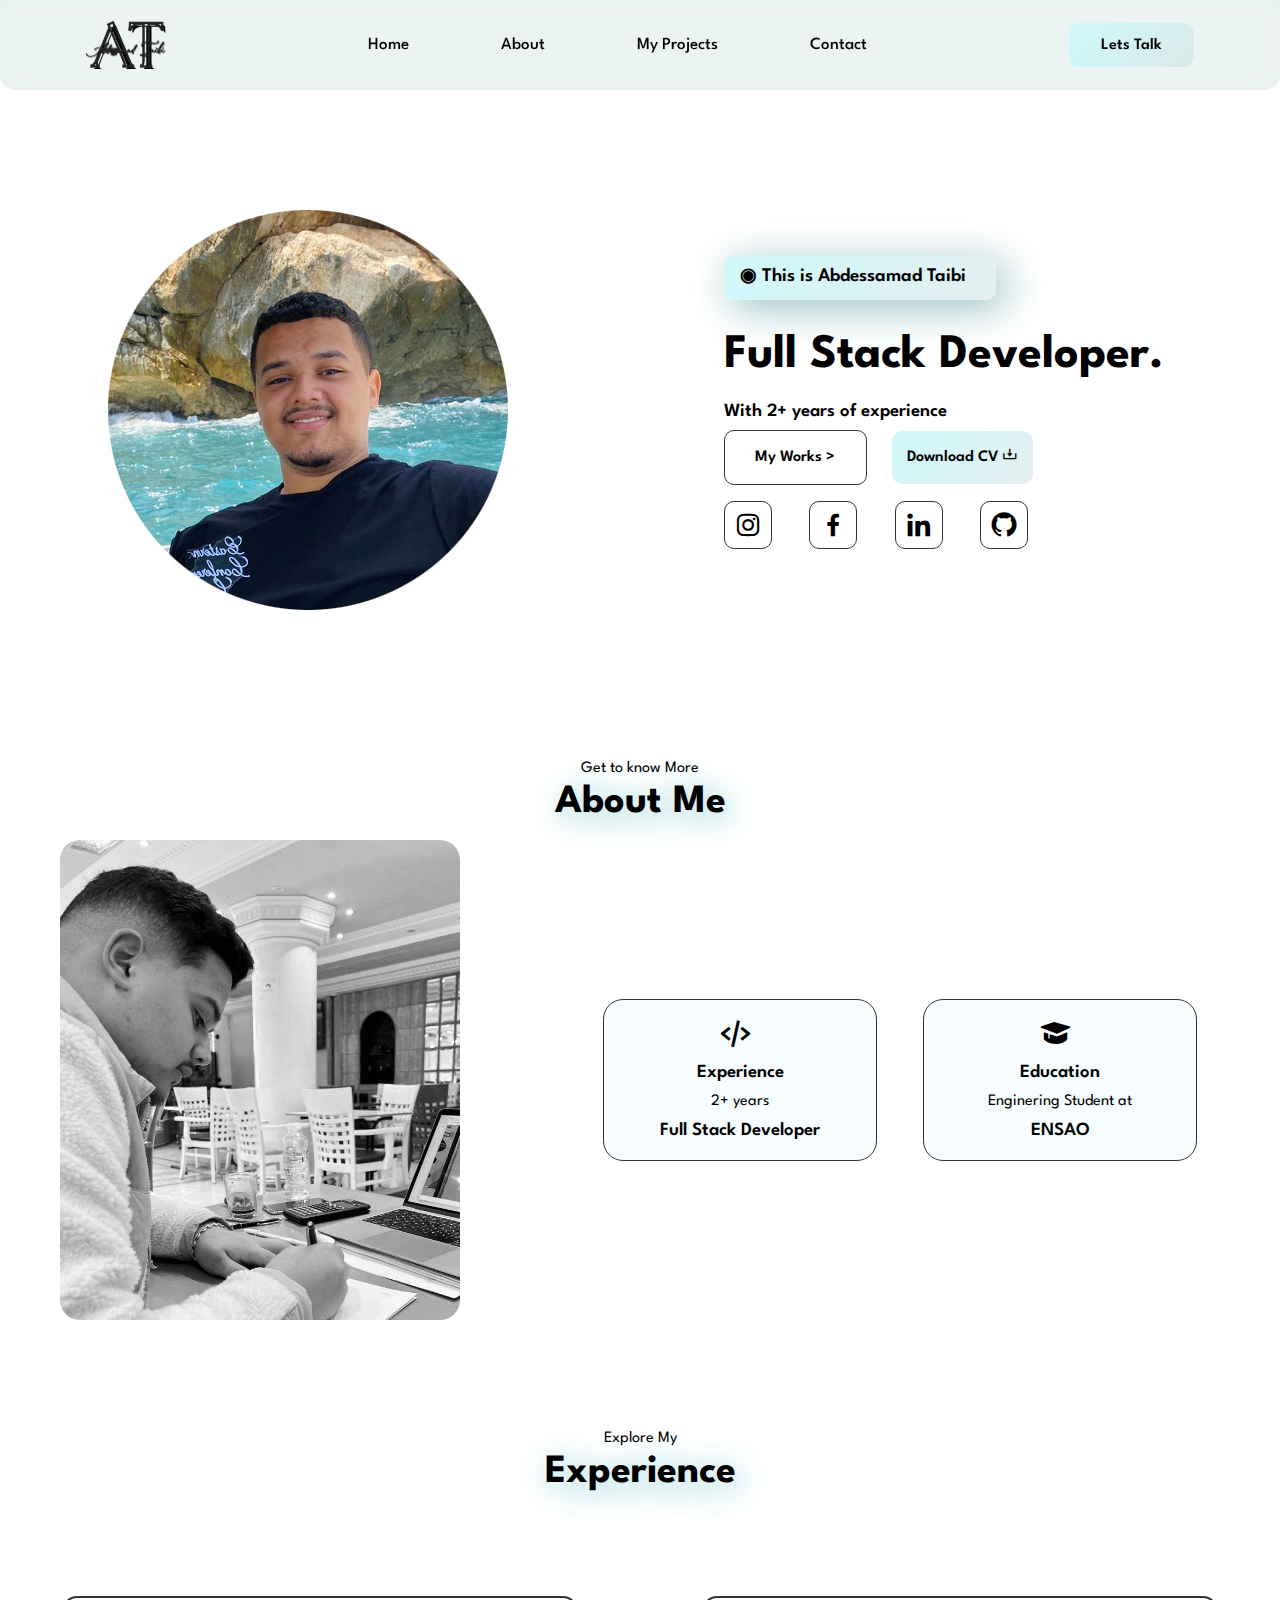
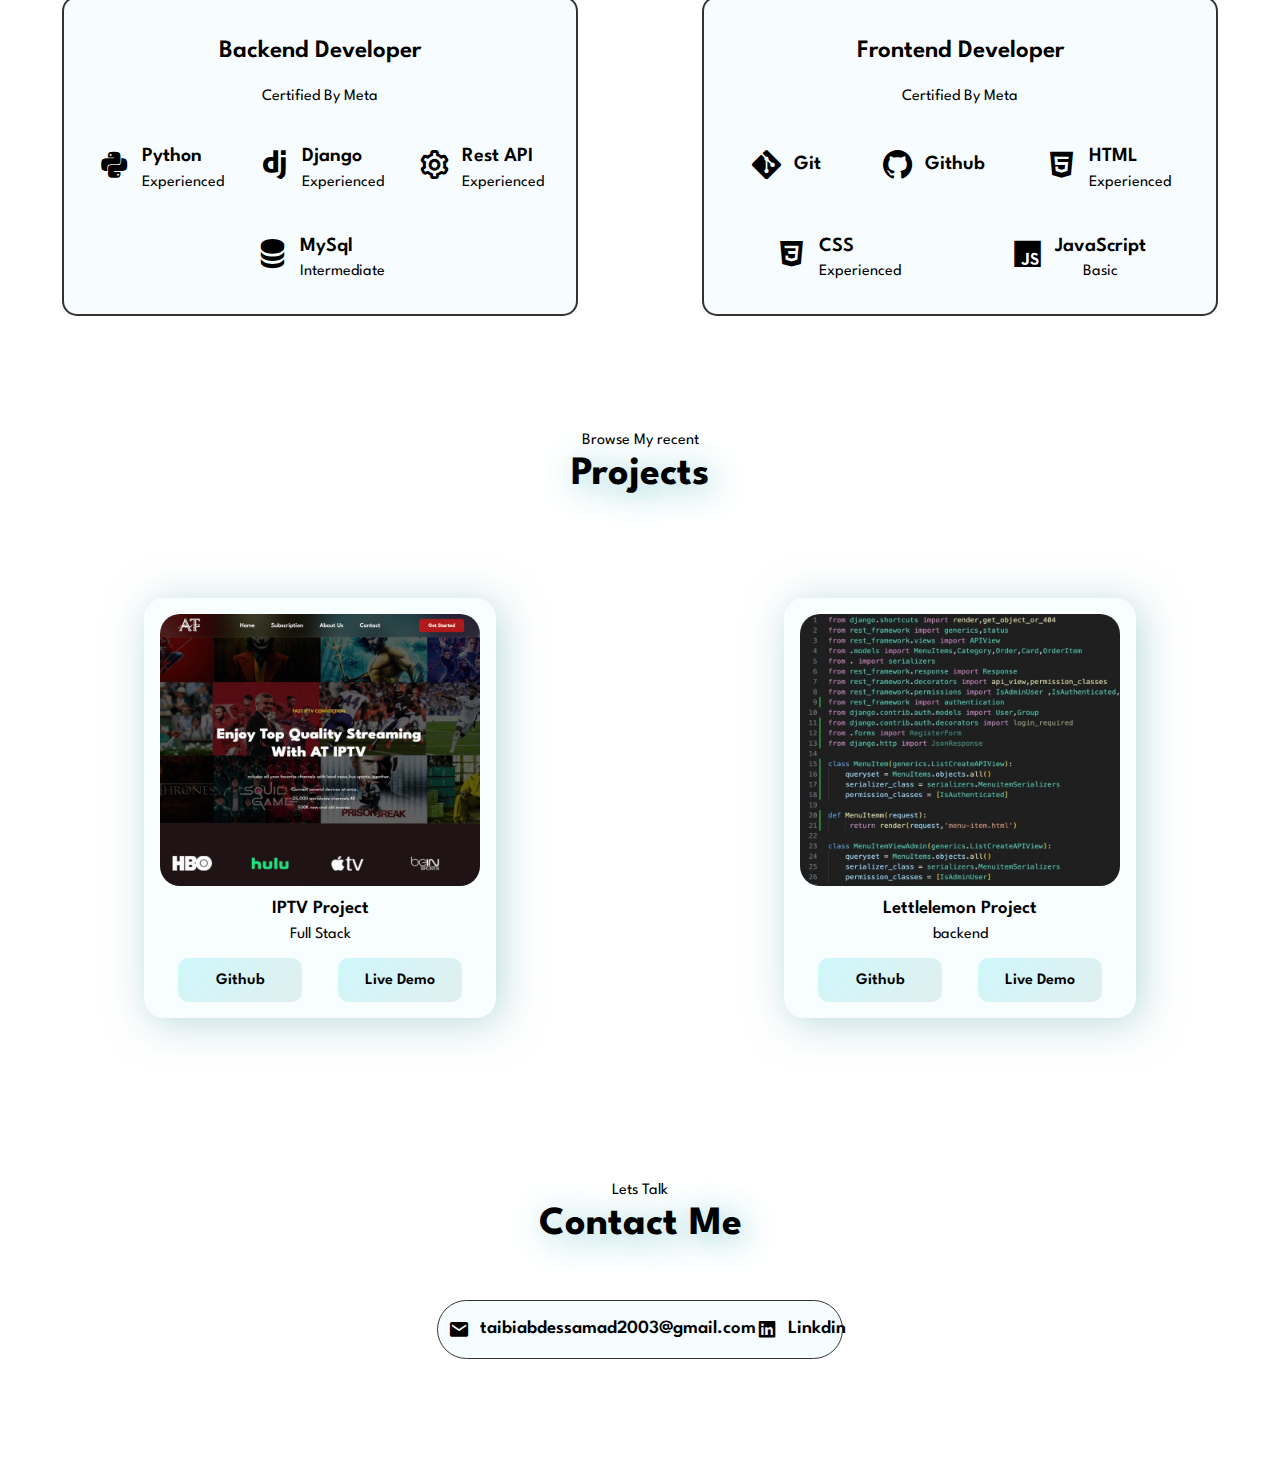
==== index.html @ 6c3c19d5 "Update index.html" ====
<!DOCTYPE html>
<html lang="en">
<head>
    <meta charset="UTF-8">
    <meta name="viewport" content="width=device-width, initial-scale=1.0">
    <link rel="icon" href="images/1.jpeg" type="image/x-icon">
    <link rel="stylesheet" href="style.css">
    <link href="https://fonts.googleapis.com/css2?family=League+Spartan:wght@100..900&family=Montserrat:ital,wght@0,100..900;1,100..900&display=swap" rel="stylesheet">
    <link rel="stylesheet" href="https://unpkg.com/boxicons@latest/css/boxicons.min.css">
    <title>Abdessamad Taibi</title>

</head>
<style>/* Mobile Menu Styles */
    .menu-toggle {
        display: none;
        background: transparent;
        border: none;
        cursor: pointer;
        padding: 10px;
        z-index: 100003;
    }
    
    .hamburger {
        display: block;
        width: 25px;
        height: 2px;
        background: black;
        position: relative;
        transition: all 0.3s ease;
    }
    
    .hamburger::before,
    .hamburger::after {
        content: '';
        position: absolute;
        width: 100%;
        height: 100%;
        background: black;
        transition: all 0.3s ease;
    }
    
    .hamburger::before { transform: translateY(-6px); }
    .hamburger::after { transform: translateY(6px); }
    
    /* Active states */
    .menu-toggle.active .hamburger {
        background: transparent;
    }
    
    .menu-toggle.active .hamburger::before {
        transform: rotate(45deg);
    }
    
    .menu-toggle.active .hamburger::after {
        transform: rotate(-45deg);
    }
    
    .header-list {
        display: flex;
        gap: 2rem;
        align-items: center;
    }
    
    @media (max-width: 768px) {
        .menu-toggle {
            display: block;
        }
    
        .header-list {
            position: fixed;
            top: 80px; /* Adjust based on header height */
            left: 0;
            right: 0;
            flex-direction: column;
            background:url('/static/images/footer-shape.png');
            background-color: #d8f6f9c9;
            padding: 2rem;
            margin: 0 5%;
            border-radius: 20px;
            transform: translateY(-150%);
            opacity: 1;
            transition: all 0.3s ease;
            z-index: 100001;
        }
    
        .header-list.active {
            transform: translateY(0);
            opacity: 1;
        }
    
        .header-btn {
            display: none; /* Hide get started button on mobile */
        }
    }
    </style>
<body>
    <header>
        <div class="header-content">
            <img class="header-logo" src="images/logo1.png" alt="Abdessamad">
            <div class="header-list">
                <a href="#">Home</a>
                <a href="#about">About</a>
                <a href="#my-project">My Projects</a>
                <a href="#contact">Contact</a>
            </div>
            <div class="header-button btn-1">
                <a href="#contact" style="width: 4rem; height: 2rem;">Lets Talk</a>
            </div>
        </div>
    </header>
    <section class="content" style="margin-top: 5rem;">
        <img src="images/me2.jpg" alt="" style="width: clamp(20rem, 40vw, 25rem);">
        <div class="content-me">
            <div class="my-name">
                <span>◉ This is Abdessamad Taibi </span>
            </div>
            <div class="my-domain">
                <h1>Full Stack Developer.</h1>
                <h3>With 2+ years of experience</h3>
            </div>
            <div class="my-works">
                <a class="header-button btn-2" href="#my-project">My Works ></a>
                <a class=" header-button btn-1" style="width: 7rem;" href="#">Download CV <i style="font-size: 16px;" class='bx bx-download bx-flashing' ></i></a>
            </div>
            <div class="sociaux">
            <a href="https://www.instagram.com/taibi.abdessamad.1/"><i class='bx bxl-instagram'></i></a>
            <a href="https://web.facebook.com/Taibi.Abdessamad.1/"><i class='bx bxl-facebook'></i></a>
            <a href="https://www.linkedin.com/in/abdessamad-taibi-859196180"><i class='bx bxl-linkedin' ></i></a>
            <a href="https://github.com/Abdessamadtaibi/"><i class='bx bxl-github' ></i></a>
            </div>
        </div>
    </section>
    <section id="about">
        <div class="title-text">
            <h4>Get to know More</h4>
            <h1>About Me</h1>
        </div>
        <div class="content">
                <img class="me" src="images/me1.jpg" alt="me">
            <div class="about-me" style="width: clamp(30rem, 50vw, 60rem);">
                <div class="about-me-carts">
                        <div class="about-me-cart">
                            <i class='bx bx-code-alt'></i>
                            <h3>Experience</h3>
                            <h4>2+ years</h4>
                            <h3>Full Stack Developer</h3>
                        </div>
                        <div class="about-me-cart">
                            <i class='bx bxs-graduation'></i>
                            <h3>Education</h3>
                            <h4>Enginering Student at</h4>
                            <h3>ENSAO</h3>
                        </div>
                </div>
            </div>
        </div>
    </section>
    <section>
        <div class="title-text">
            <h4>Explore My </h4>
            <h1>Experience</h1>
        </div>
        <div class="about-me-carts" style="width: 100%; padding-top: 5rem;">
            <div class="experience-cart">
                <h3 class="h3">Backend Developer</h3>
                <p>Certified By Meta</p>
                <div class="items">
                    <a href="https://coursera.org/share/b277e13a976b4c3df5747a2077c8647e" target="_blank">
                        <div class="item">
                            <i class='bx bxl-python' ></i>
                            <div>
                                <h4>Python</h4>
                                <p>Experienced</p>
                            </div>
                        </div>
                    </a>
                    <a href="https://coursera.org/share/ea66202c4da6205703d181e073437b88" target="_blank">
                        <div class="item">
                            <i class='bx bxl-django' ></i>
                            <div>
                                <h4>Django</h4>
                                <p>Experienced</p>
                            </div>
                        </div>
                    </a>
                    <a href="https://coursera.org/share/2cf754779dbd356923cdecd4a5c102a4" target="_blank">
                        <div class="item">
                            <i class='bx bx-cog'></i>
                            <div>
                                <h4>Rest API</h4>
                                <p>Experienced</p>
                            </div>
                        </div>  
                    </a>
                    <a href="https://coursera.org/share/36b3dd56061d0a4feb00df4867a44e3d" target="_blank">
                        <div class="item">
                            <i class='bx bxs-data' ></i>
                            <div>
                                <h4>MySql</h4>
                                <p>Intermediate</p>
                            </div>
                        </div>  
                    </a>
                </div>
            </div>
            <div class="experience-cart">
                <h3 class="h3">Frontend Developer</h3>
                <p>Certified By Meta</p>
                <div class="items">
                    <a href="https://coursera.org/share/9953c74eaeb424f9a3d65622b611e193" target="_blank">
                        <div class="item">
                            <i class='bx bxl-git'></i>
                            <div>
                                <h4>Git</h4>
                                
                            </div>
                        </div>
                    </a>
                    <a href="https://coursera.org/share/9953c74eaeb424f9a3d65622b611e193" target="_blank">
                        <div class="item">
                            <i class='bx bxl-github'></i>
                            <div>
                                <h4>Github</h4>
                            </div>
                        </div>
                    </a>
                    <a href="https://coursera.org/verify/VDMTELFAPMXZ" target="_blank">
                        <div class="item">
                            <i class='bx bxl-html5'></i>
                            <div>
                                <h4>HTML</h4>
                                <p>Experienced</p>
                            </div>
                        </div>
                    </a>
                    <a href="https://coursera.org/verify/VDMTELFAPMXZ" target="_blank">
                        <div class="item">
                            <i class='bx bxl-css3' ></i>
                            <div>
                                <h4>CSS</h4>
                                <p>Experienced</p>
                            </div>
                        </div>
                    </a>
                    <a href="https://coursera.org/verify/VDMTELFAPMXZ" target="_blank">
                        <div class="item">
                            <i class='bx bxl-javascript' ></i>
                            <div>
                                <h4>JavaScript</h4>
                                <p>Basic</p>
                            </div>
                        </div>
                    </a>
                </div>
            </div>
        </div>
        </div>
    </section>
    <section id="my-project" style="padding-bottom: 3rem;">
        <div class="title-text">
            <h4>Browse My recent</h4>
            <h1>Projects</h1>
        </div>
        <div class="about-me-carts" style="width: 100%; padding-top: 5rem;">
            <div class="project-cart">
                <div class="project-img">
                    <img src="images/img1.jpeg" alt="">
                </div>
                <h3>IPTV Project</h3>
                <p>Full Stack</p>
                <div style="display: flex; align-items: center; justify-content: space-around;">
                        <a class="header-button btn-1" href="#project">Github</a>
                        <a class="header-button btn-1" href="#project">Live Demo</a>
                </div>
            </div>
            <div class="project-cart">
                <div class="project-img">
                    <img src="images/img2.jpeg" alt="">
                </div>
                <h3>Lettlelemon Project</h3>
                <p>backend</p>
                <div style="display: flex; align-items: center; justify-content: space-around;">
                        <a class="header-button btn-1" href="https://github.com/Abdessamadtaibi/api-project/tree/main/LittleLemon" target="_blank">Github</a>
                        <a class="header-button btn-1" href="#project">Live Demo</a>
                </div>
            </div>
        </div>
    </section>
    <section id="contact" style="padding-bottom: 2rem;">
            <div class="title-text">
                <h4>Lets Talk</h4>
                <h1>Contact Me</h1>
            </div>
            <div class="contact" style="padding-top: 3rem;">
                <div class="contact-items">
                    <div class="contact">
                        <i class='bx bxs-envelope'></i>
                        <h3>taibiabdessamad2003@gmail.com</h3>
                    </div>
                    <div  class="contact">
                        <i class='bx bxl-linkedin-square' ></i>
                        <a href="https://www.linkedin.com/in/abdessamad-taibi-859196180"><h3>Linkdin</h3></a>
                    </div>
                </div>
            </div>
    <section>
<script>
            document.addEventListener('DOMContentLoaded', () => {
                const toggle = document.querySelector('.menu-toggle');
                const menu = document.querySelector('.header-list');
                const header = document.querySelector('.header');
            
                toggle.addEventListener('click', (e) => {
                    e.stopPropagation();
                    menu.classList.toggle('active');
                    toggle.classList.toggle('active');
                    header.style.backdropFilter = menu.classList.contains('active') 
                        ? 'blur(60px)' 
                        : 'blur(40px)';
                });
            
                document.addEventListener('click', (e) => {
                    if (!menu.contains(e.target) && !toggle.contains(e.target)) {
                        menu.classList.remove('active');
                        toggle.classList.remove('active');
                        header.style.backdropFilter = 'blur(40px)';
                    }
                });
            
                window.addEventListener('resize', () => {
                    if (window.innerWidth > 768) {
                        menu.classList.remove('active');
                        toggle.classList.remove('active');
                        header.style.backdropFilter = 'blur(40px)';
                    }
                });
            });
            </script>
</body>
</html>
---- style.css ----
body {
	margin: 0;
	padding: 0;
	width: 100%;
	height: 100%;
	font-family: "League Spartan", serif;
}
h1,h2,h3,h4,a,i{
    color: black;
}
h1{
    font-size: 2.5rem;
    font-weight: 700;
}
h3{
    font-weight: 600;
    
}
h4{
    font-size: 16px;
    font-weight: 400;
}
header{
    position: fixed;
    right: 0;
    top: 0;
    z-index: 100001;
    width: 100%;
}
.header-content{
    display: flex;
    align-items: center;
    justify-content: space-around;
    height: clamp(70px, 12vw, 90px);
    border-radius:0px 0px 15px 15px;
    box-shadow: 0px 0px 20px rgba(207, 227, 226, 0.2) inset, 
             -605.9px 605.9px 65.9px 0px rgba(207, 227, 226, 0.4) inset;
    backdrop-filter: blur(30px);
}
 .header-list a{
    font-size: 17px;
    font-weight: 500;
    padding:clamp(10px, 12vw, 30px);
    transition: transform 0.4s ease;
}
.header-list a:hover{
    color: #99c5c6;
}
.header-logo{
    width: clamp(60px, 12vw, 80px);
    height: auto;
    object-fit: cover;
}
a{
    text-decoration: none;
}
.me{
    width: 25em ;
    height: 30em; 
    object-fit: cover; 
    border-radius: 20px;    
}
.header-button{
    padding: 0.9rem;
    width: 6rem;
    text-align: center;
    border-radius: 10px;
    font-size: 16px;
    font-weight: 600;
}
.btn-1{
    background: linear-gradient(135deg,#cff8fb 0%,#c0dadb6c 100%);
    transition: transform 0.4s ease;
}
.btn-1:hover{
    transform: scale(1.07);
    box-shadow: 8px 8px 15px  rgba(128, 186, 189, 0.535);
}
.content{
    display: flex;
    align-items: center;
    justify-content: space-around;
    flex-direction:row;
    flex-wrap:wrap;
    min-height: 500px;
    line-height: 1.5;
}
.content-me{
    width: clamp(20rem, 35vw, 50rem);
}
section{
    padding-top: 5rem;
}
.my-name{
    font-size: 1.2rem;
    font-weight: 600;
    width: 15rem;
    border-radius: 10px;
    background: linear-gradient(135deg,#cff8fb 0%,#c0dadb6c 100%);
    padding: 0.5rem 1rem;
    box-shadow: 8px 8px 40px rgba(94, 156, 162, 0.642);
}
.my-domain h1{
    font-size: 3rem;
    margin: 20px 0;
}
.my-domain h1 span{
    background: -webkit-linear-gradient(135deg,#49b5bcb7 0%,#c0dadb9f 100%);
    -webkit-background-clip: text;
    -webkit-text-fill-color: transparent;
}
.my-works{
    display: flex;
    align-items: center;
    text-align: center;
}
.my-works .btn-2{
    text-align: center;
    width: 7rem;
    border: 1.4px solid rgb(52, 50, 50);
    margin: 0 25px 0 0;
    transition: all .5s ease;
}
.my-works .btn-2:hover{
    letter-spacing: 2px;
}
.sociaux{
    display: flex;
    align-items: center;
    justify-content: space-between;
    width: 19rem;
    height: 5rem;
}
.sociaux i{
    font-size: 30px;
    padding: 0.5rem;
    border: 1.4px solid rgb(52, 50, 50);
    border-radius: 10px;
    transition: transform 0.4s ease;
}
.sociaux i:hover{
    color: #99c5c6;
    border: 1.4px solid #99c5c6;
    motion-rotation: 360deg;
}
.title-text{
    text-align: center;
}
.title-text h1{
    text-shadow: 5px 5px 30px  rgba(106, 193, 201, 0.804);
}
.title-text h1,h2,h3{
    line-height: 0;
}
.about-me-carts{
    display: flex;
    align-items: center;
    justify-content: space-around;
    flex-direction:row;
    flex-wrap:wrap;
    
}
.about-me-cart{
    padding: 1em;
    text-align: center;
    height: 8rem;
    width: 15rem;
    border-radius: 20px;
    border: 1.8px solid rgb(52, 50, 50);
    line-height: 1;
    background: #d8f6f936;
}
.about-me-carts i{
    font-size: 35px;
    padding-right: 10px;
}
.experience-cart{
    padding: 1em;
    margin: 1rem;
    border: 2px solid rgb(52, 50, 50);
    border-radius: 15px;
    width: clamp(30rem, 12vw, 30rem);
    background: #d8f6f936;
}
.h3{
    text-align: center;
    font-size: 25px;
    line-height: 1;
}
.experience-cart p{
    text-align: center;
}
.items{
    display: flex;
    align-items: center;
    justify-content: space-around;
    flex-wrap: wrap;
}
.item{
    display: flex;
    align-items: center;
    line-height: 0;
    padding: 10px;
    transition: transform 0.2s ease;
}
.item:hover{
    transform: scale(1.15);
}
.item div{
    display: block;
    line-height: 0;
}
.item h4{
   font-weight: 600;
   font-size: 20px;
}
.project-cart{
width: 20rem;
margin: 1rem;
text-align: center;
background: #d8f6f92c;
padding: 1rem;
border-radius: 20px;
box-shadow: 5px 5px 40px  rgba(128, 186, 189, 0.535);
}
.project-img img{
    width: 20rem;
    height: 17rem;
    
    border-radius: 20px;
}
.contact{
    display: flex;
    align-items: center;
    justify-content:center;
}
.contact-items{
    display: flex;
    align-items: center;
    justify-content:space-around;
    border: 1.8px solid rgb(52, 50, 50);
    border-radius: 30px;
    padding: 0.6em;
    width: clamp(20rem, 30vw, 40rem);
    background: #d8f6f939;
}
.contact i{
    font-size: 22px;
    padding-right: 10px;
}
@media (max-width: 700px) {
    .content-me{
        padding-top: 3rem;
    }
    .contact-items{
        display: block;
    }
    .my-domain h1{
        font-size: 2rem;
        font-weight: 700;
    }
    .about-me-carts{
        margin-top: 1rem;
    }
    .about-me-cart{
        margin: 1rem;
    }
    .me{
        width: 20em ;
        height: 25em; 
        margin-top: 2rem;

    }
}
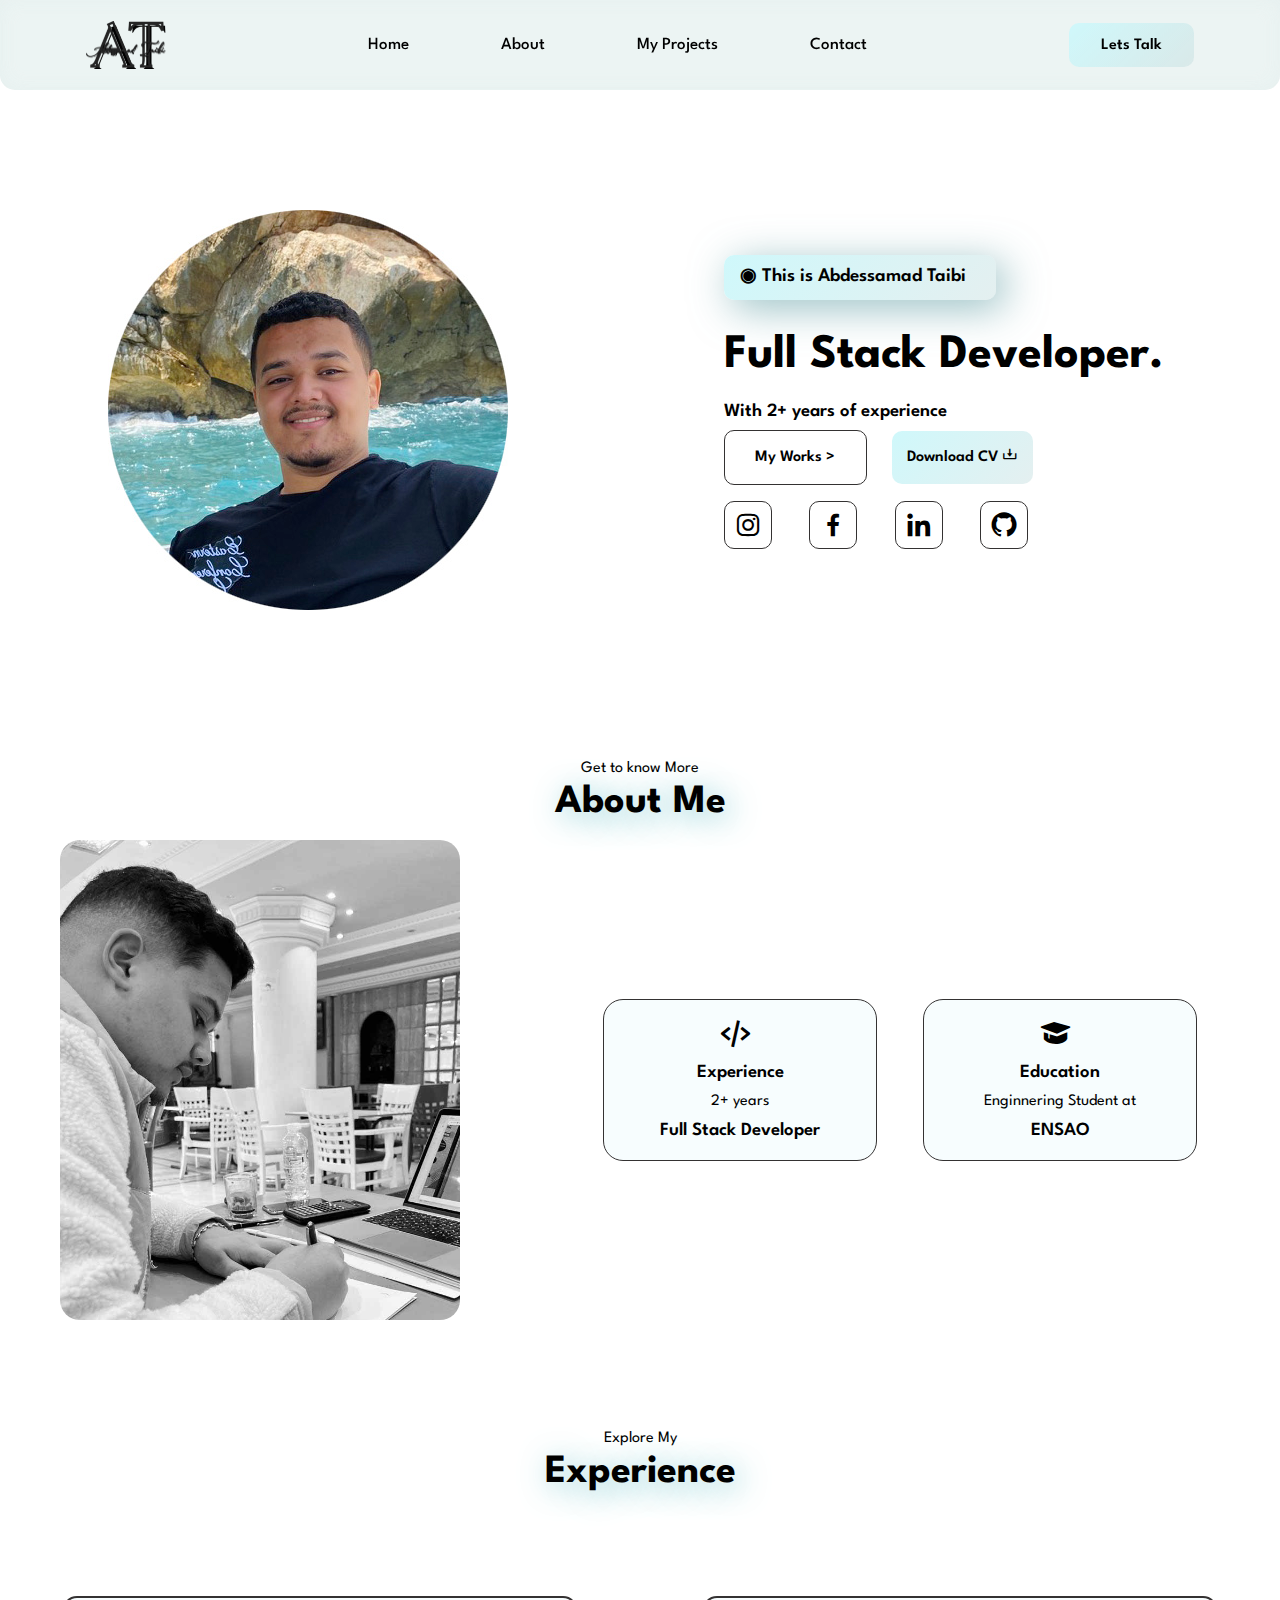
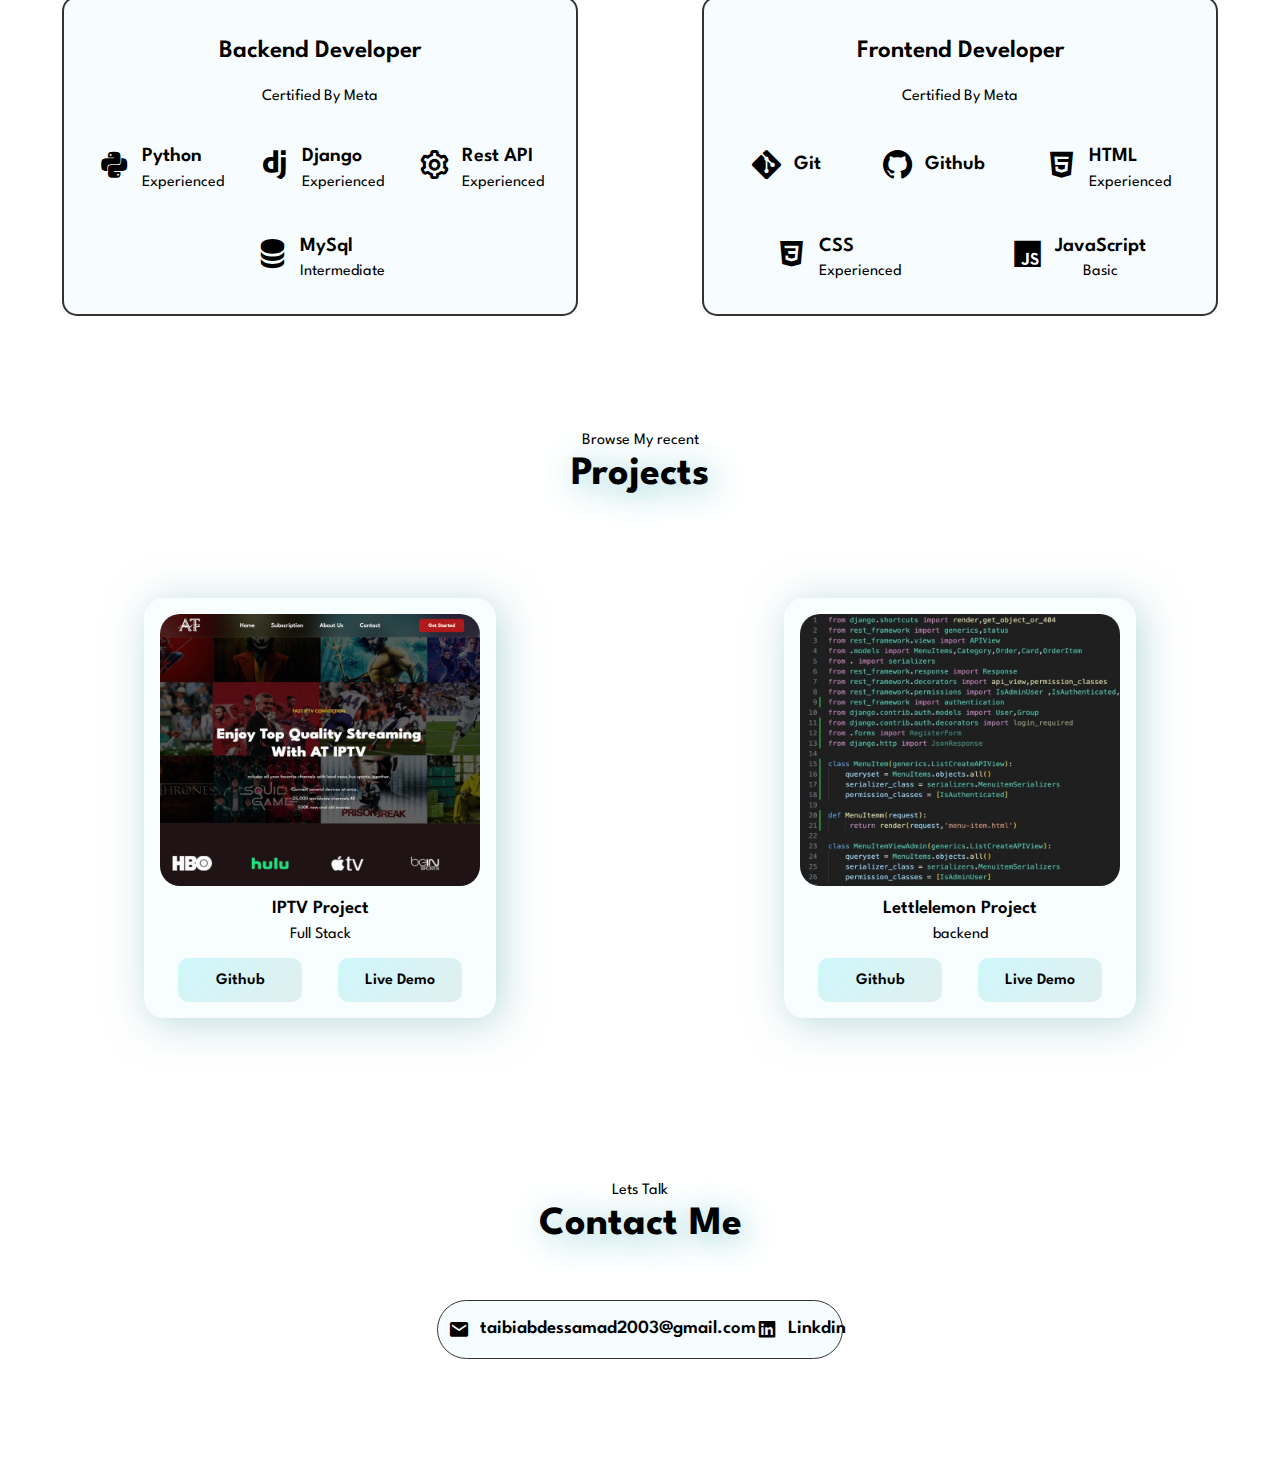
==== commit 60396938: "Update index.html" ====
--- a/index.html
+++ b/index.html
@@ -72,7 +72,6 @@
             left: 0;
             right: 0;
             flex-direction: column;
-            background:url('/static/images/footer-shape.png');
             background-color: #d8f6f9c9;
             padding: 2rem;
             margin: 0 5%;
@@ -89,7 +88,7 @@
         }
     
         .header-btn {
-            display: none; /* Hide get started button on mobile */
+            display: none;
         }
     }
     </style>
@@ -106,6 +105,9 @@
             <div class="header-button btn-1">
                 <a href="#contact" style="width: 4rem; height: 2rem;">Lets Talk</a>
             </div>
+            <button class="menu-toggle" aria-label="Toggle menu">
+                <span class="hamburger"></span>
+            </button>
         </div>
     </header>
     <section class="content" style="margin-top: 5rem;">
@@ -148,7 +150,7 @@
                         <div class="about-me-cart">
                             <i class='bx bxs-graduation'></i>
                             <h3>Education</h3>
-                            <h4>Enginering Student at</h4>
+                            <h4>Enginnering Student at</h4>
                             <h3>ENSAO</h3>
                         </div>
                 </div>
@@ -304,7 +306,7 @@
                 </div>
             </div>
     <section>
-<script>
+        <script>
             document.addEventListener('DOMContentLoaded', () => {
                 const toggle = document.querySelector('.menu-toggle');
                 const menu = document.querySelector('.header-list');
--- a/style.css
+++ b/style.css
@@ -271,4 +271,15 @@
         margin-top: 2rem;
 
     }
-}
+    .header-list.active {
+        transform: translateY(0);
+        opacity: 1;
+    }
+
+    .header-btn {
+        display: none; /* Hide get started button on mobile */
+    }
+    .menu-toggle {
+        display: block;
+    }
+}
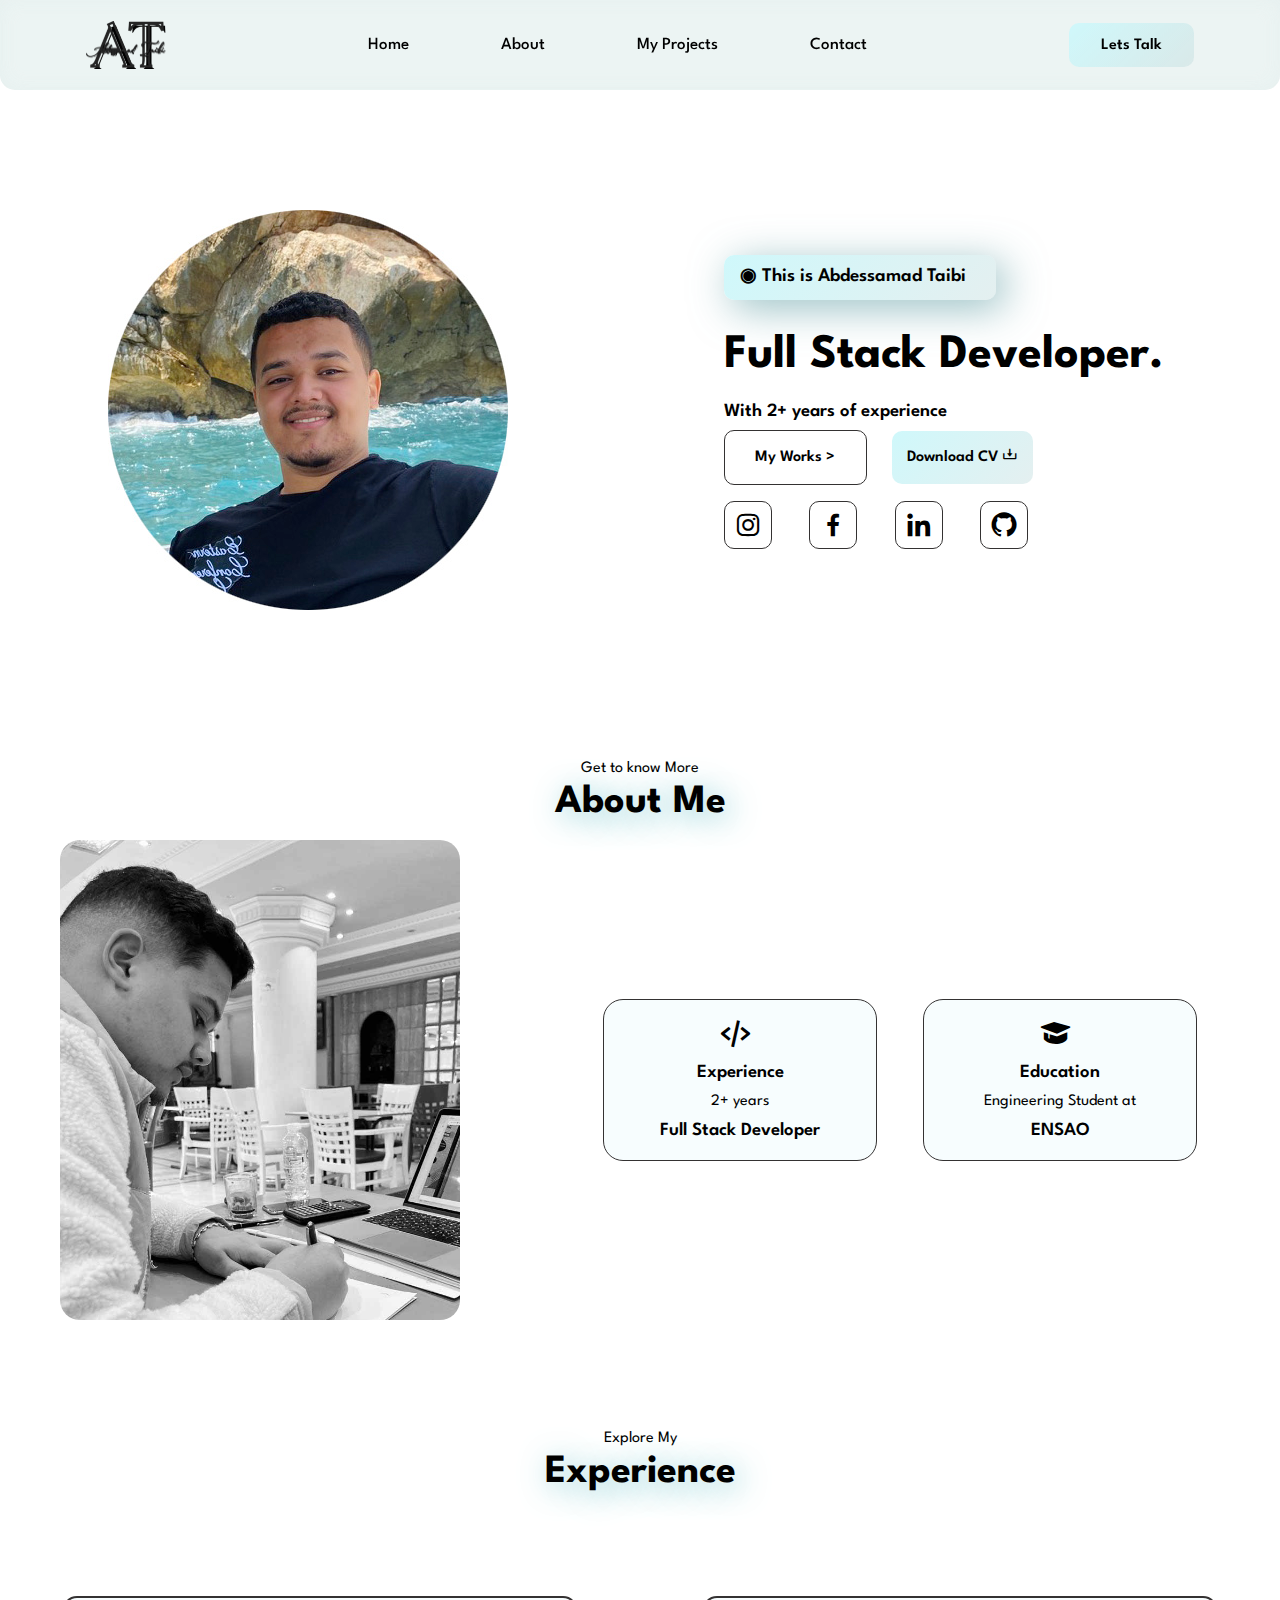
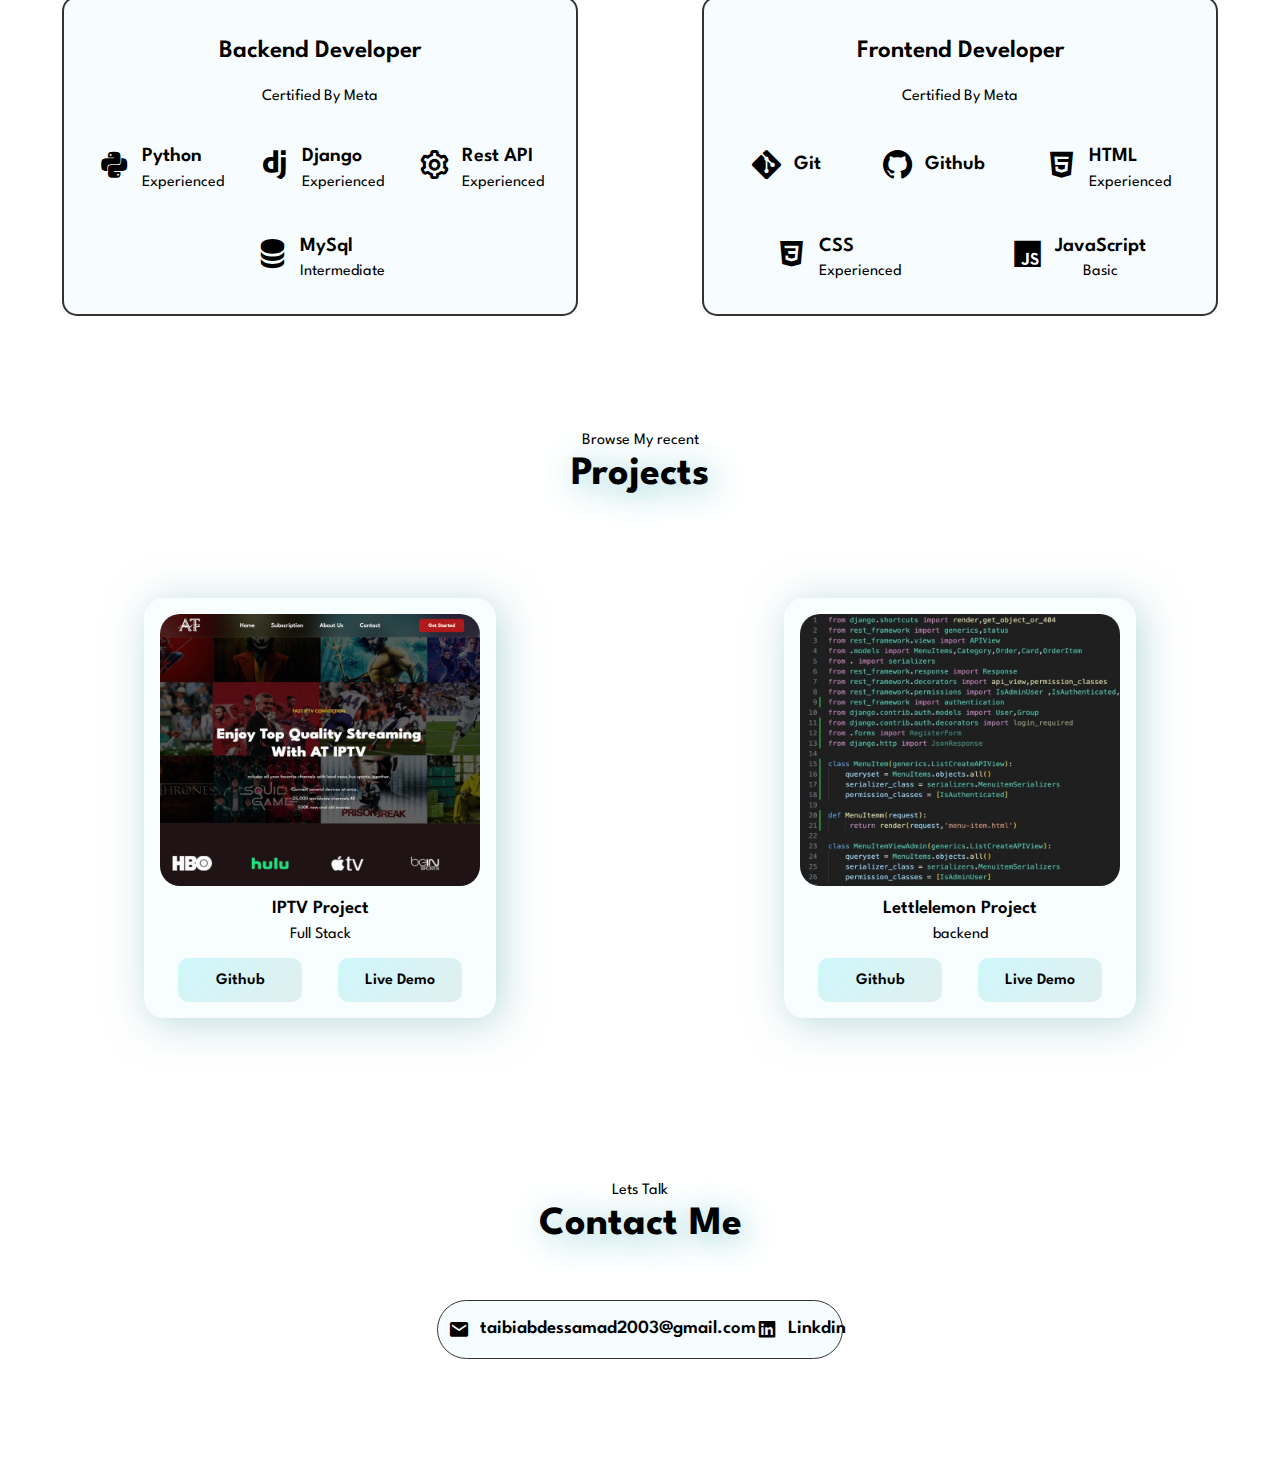
==== commit 1a1cf74b: "Update index.html" ====
--- a/index.html
+++ b/index.html
@@ -150,7 +150,7 @@
                         <div class="about-me-cart">
                             <i class='bx bxs-graduation'></i>
                             <h3>Education</h3>
-                            <h4>Enginnering Student at</h4>
+                            <h4>Engineering Student at</h4>
                             <h3>ENSAO</h3>
                         </div>
                 </div>
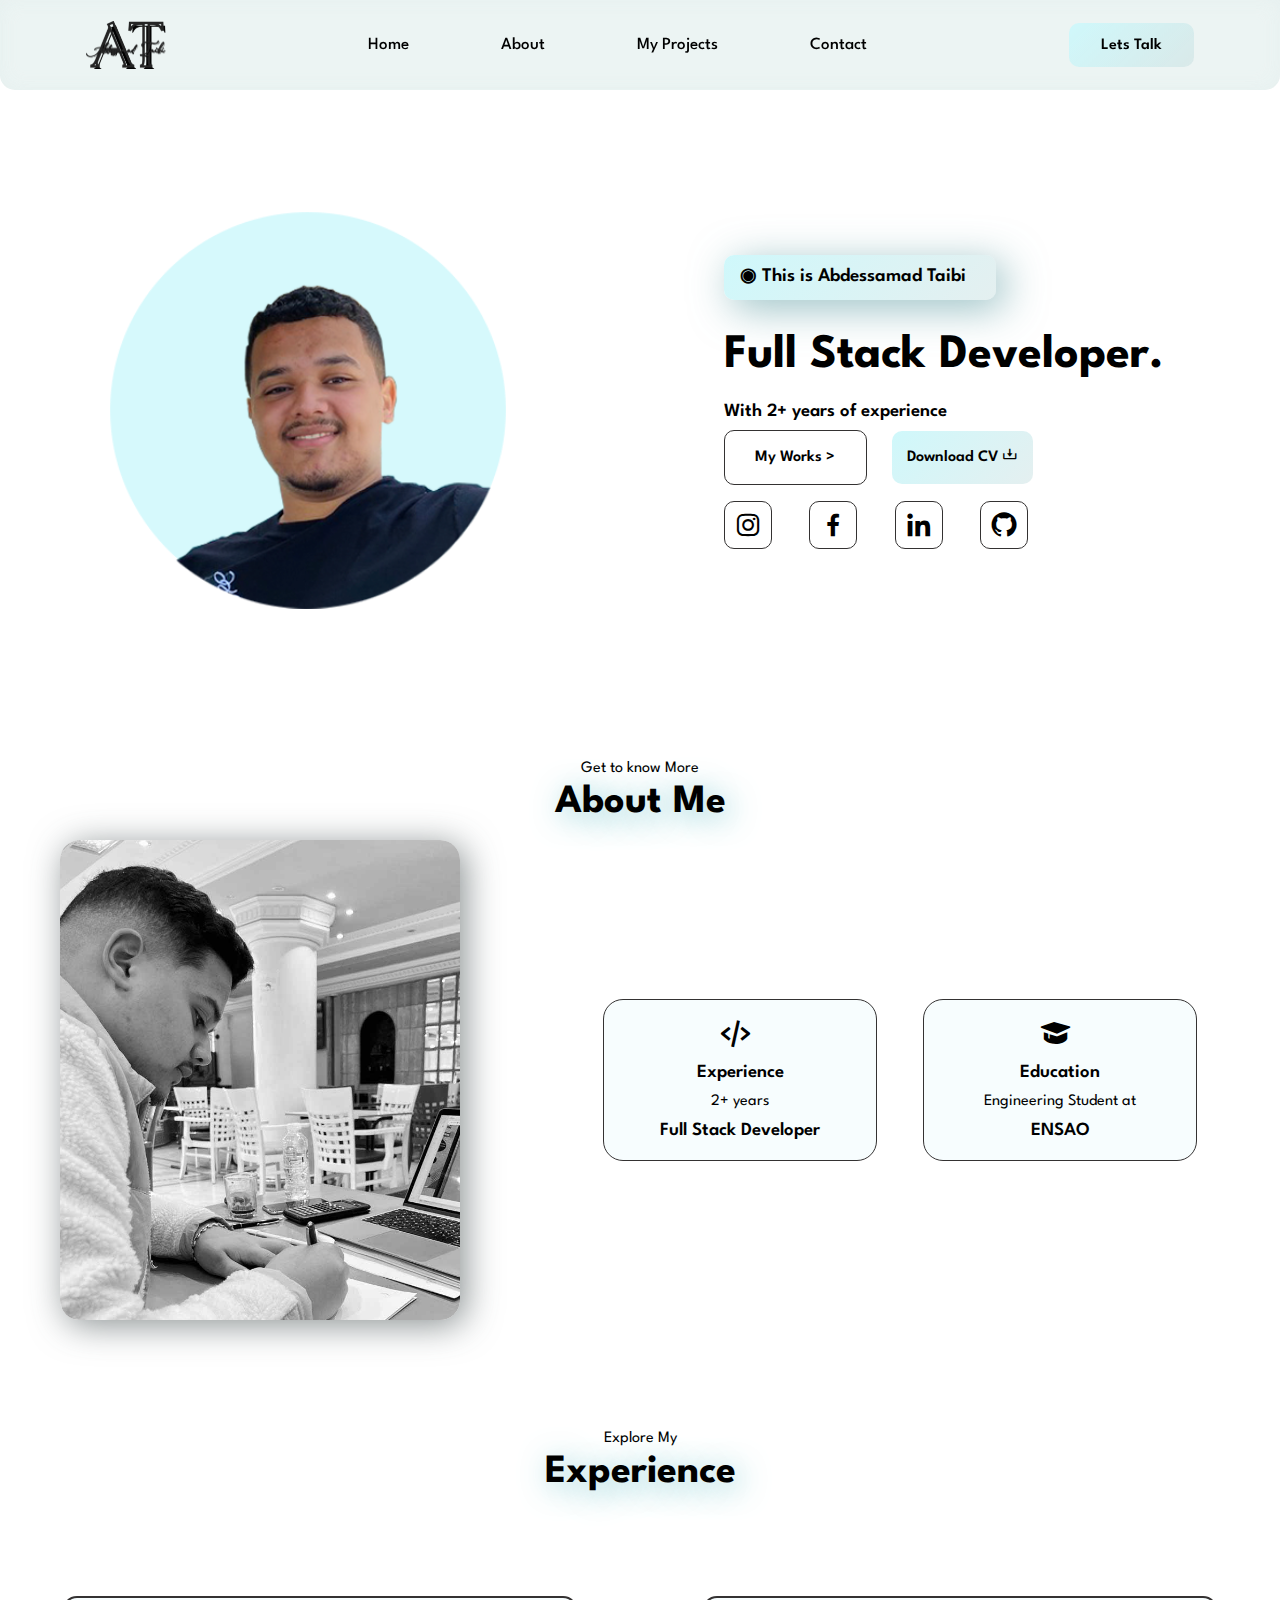
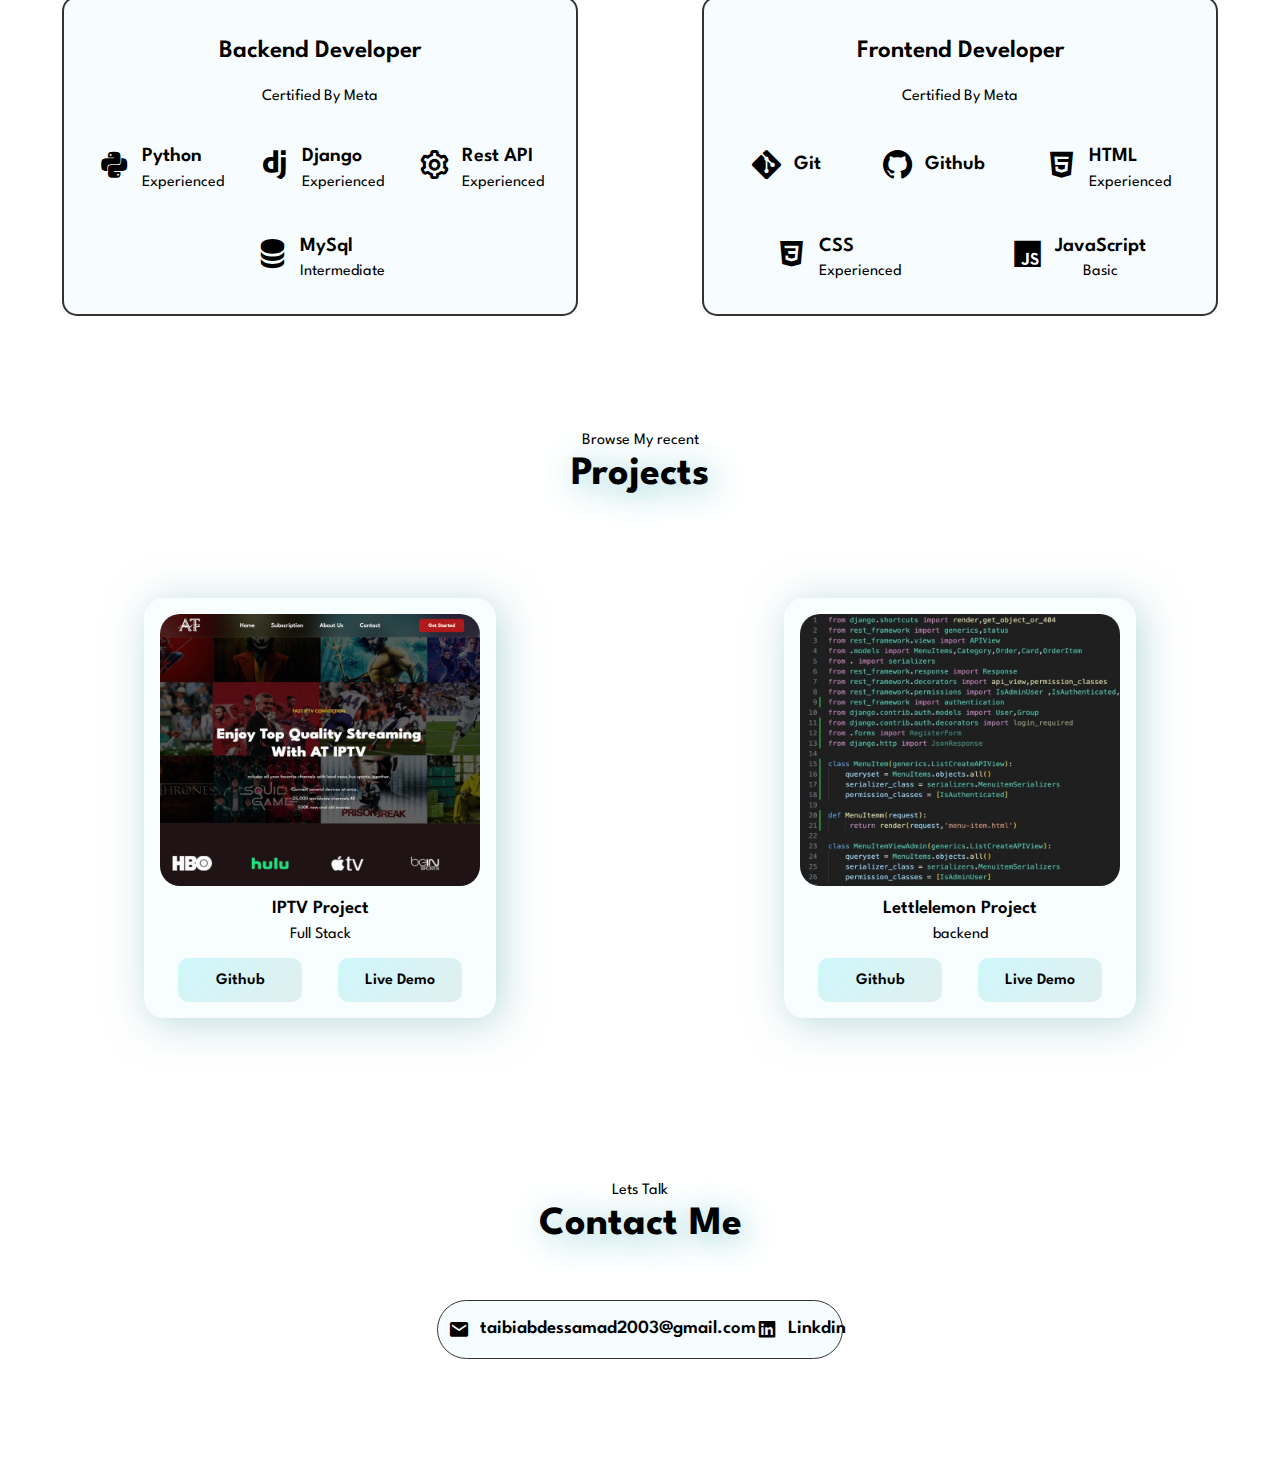
==== commit dc7625a1: "Add files via upload" ====
--- a/index.html
+++ b/index.html
@@ -3,7 +3,7 @@
 <head>
     <meta charset="UTF-8">
     <meta name="viewport" content="width=device-width, initial-scale=1.0">
-    <link rel="icon" href="images/1.jpeg" type="image/x-icon">
+    <link rel="icon" href="images/falcon.png" type="image/x-icon">
     <link rel="stylesheet" href="style.css">
     <link href="https://fonts.googleapis.com/css2?family=League+Spartan:wght@100..900&family=Montserrat:ital,wght@0,100..900;1,100..900&display=swap" rel="stylesheet">
     <link rel="stylesheet" href="https://unpkg.com/boxicons@latest/css/boxicons.min.css">
@@ -72,6 +72,7 @@
             left: 0;
             right: 0;
             flex-direction: column;
+            background:url('/static/images/footer-shape.png');
             background-color: #d8f6f9c9;
             padding: 2rem;
             margin: 0 5%;
@@ -88,7 +89,7 @@
         }
     
         .header-btn {
-            display: none;
+            display: none; /* Hide get started button on mobile */
         }
     }
     </style>
@@ -111,7 +112,7 @@
         </div>
     </header>
     <section class="content" style="margin-top: 5rem;">
-        <img src="images/me2.jpg" alt="" style="width: clamp(20rem, 40vw, 25rem);">
+        <img src="images/me.png" alt="" style="width: clamp(20rem, 40vw, 25rem);">
         <div class="content-me">
             <div class="my-name">
                 <span>◉ This is Abdessamad Taibi </span>
@@ -122,7 +123,7 @@
             </div>
             <div class="my-works">
                 <a class="header-button btn-2" href="#my-project">My Works ></a>
-                <a class=" header-button btn-1" style="width: 7rem;" href="#">Download CV <i style="font-size: 16px;" class='bx bx-download bx-flashing' ></i></a>
+                <a class=" header-button btn-1" style="width: 7rem;" href="CV.pdf" target="_blank">Download CV <i style="font-size: 16px;" class='bx bx-download bx-flashing' ></i></a>
             </div>
             <div class="sociaux">
             <a href="https://www.instagram.com/taibi.abdessamad.1/"><i class='bx bxl-instagram'></i></a>
@@ -339,4 +340,4 @@
             });
             </script>
 </body>
-</html>
+</html>--- a/style.css
+++ b/style.css
@@ -58,7 +58,8 @@
     width: 25em ;
     height: 30em; 
     object-fit: cover; 
-    border-radius: 20px;    
+    border-radius: 20px; 
+    box-shadow: 5px 5px 35px  rgba(65, 76, 77, 0.619);   
 }
 .header-button{
     padding: 0.9rem;
@@ -282,4 +283,4 @@
     .menu-toggle {
         display: block;
     }
-}
+}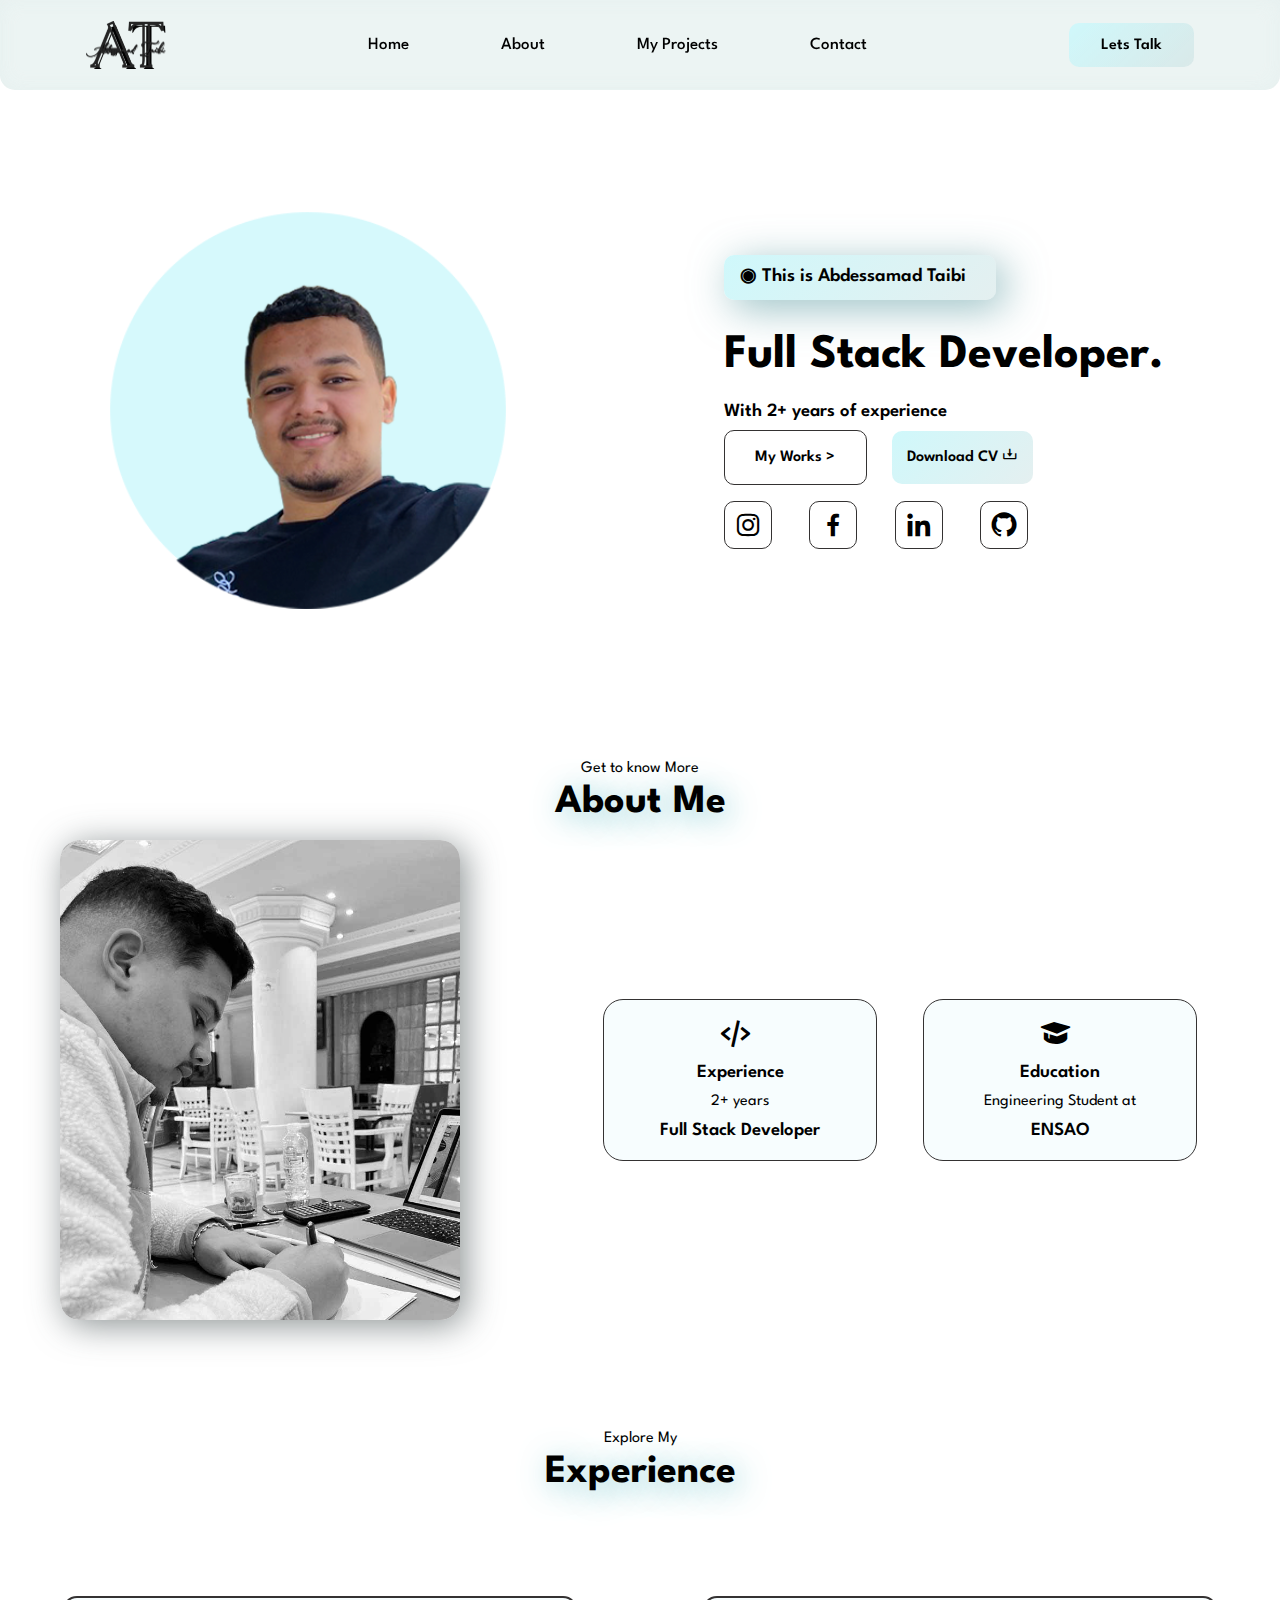
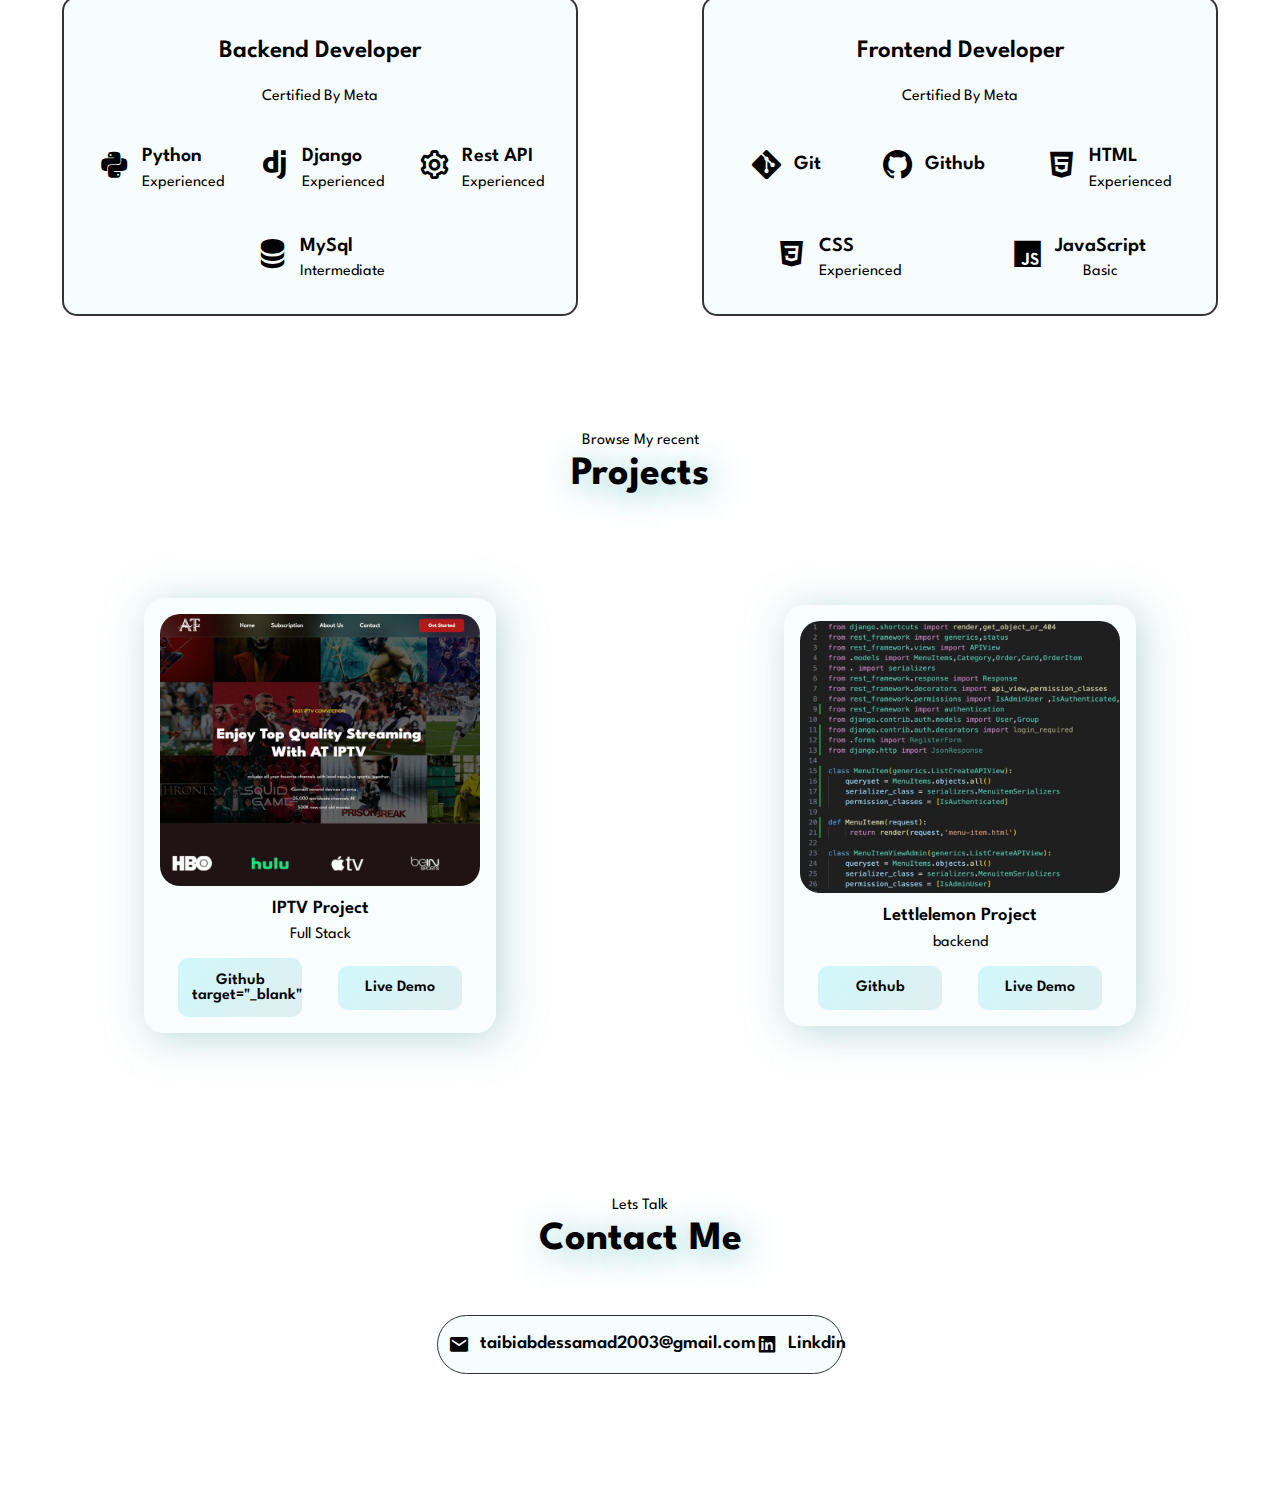
==== commit 9d8babda: "Update index.html" ====
--- a/index.html
+++ b/index.html
@@ -272,8 +272,8 @@
                 <h3>IPTV Project</h3>
                 <p>Full Stack</p>
                 <div style="display: flex; align-items: center; justify-content: space-around;">
-                        <a class="header-button btn-1" href="#project">Github</a>
-                        <a class="header-button btn-1" href="#project">Live Demo</a>
+                        <a class="header-button btn-1" href="https://github.com/Abdessamadtaibi/IPTV.git">Github target="_blank" </a>
+                        <a class="header-button btn-1" href="https://iptvplus.us/" target="_blank" >Live Demo</a>
                 </div>
             </div>
             <div class="project-cart">
@@ -340,4 +340,4 @@
             });
             </script>
 </body>
-</html>+</html>
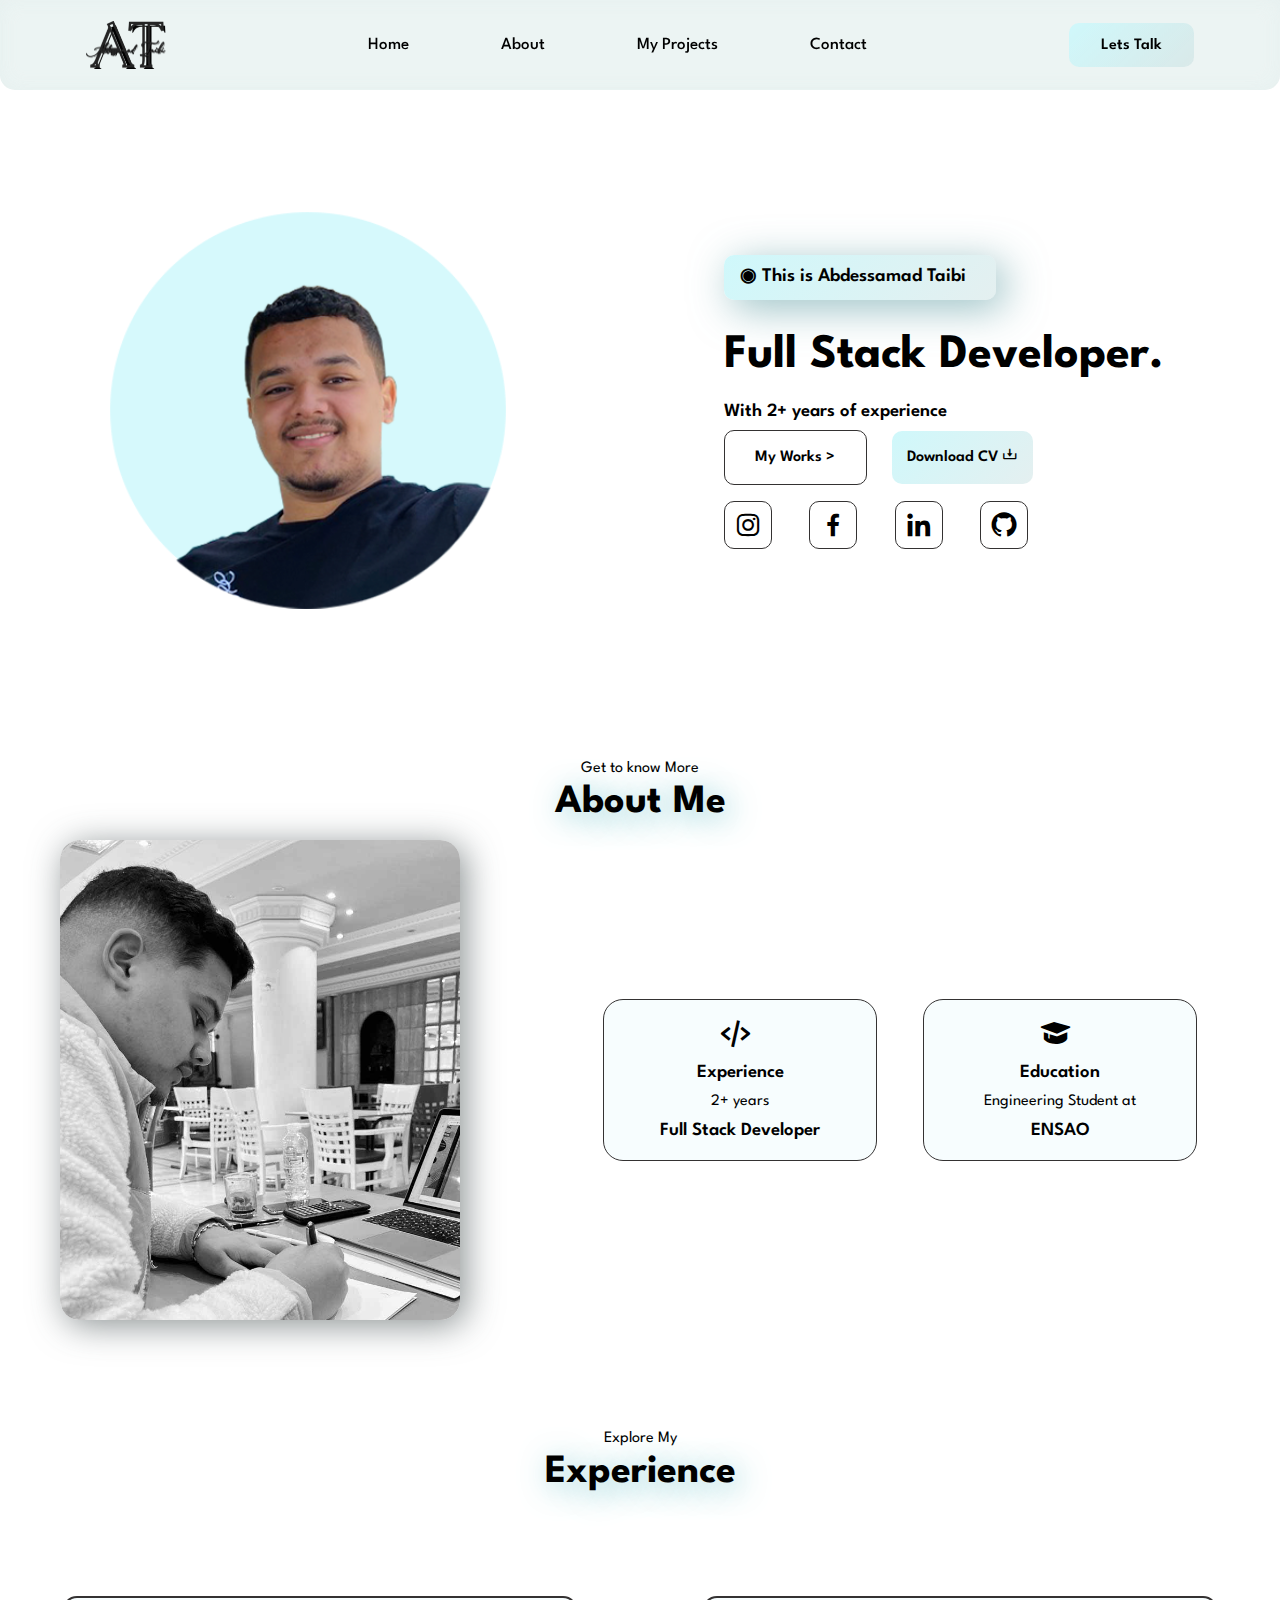
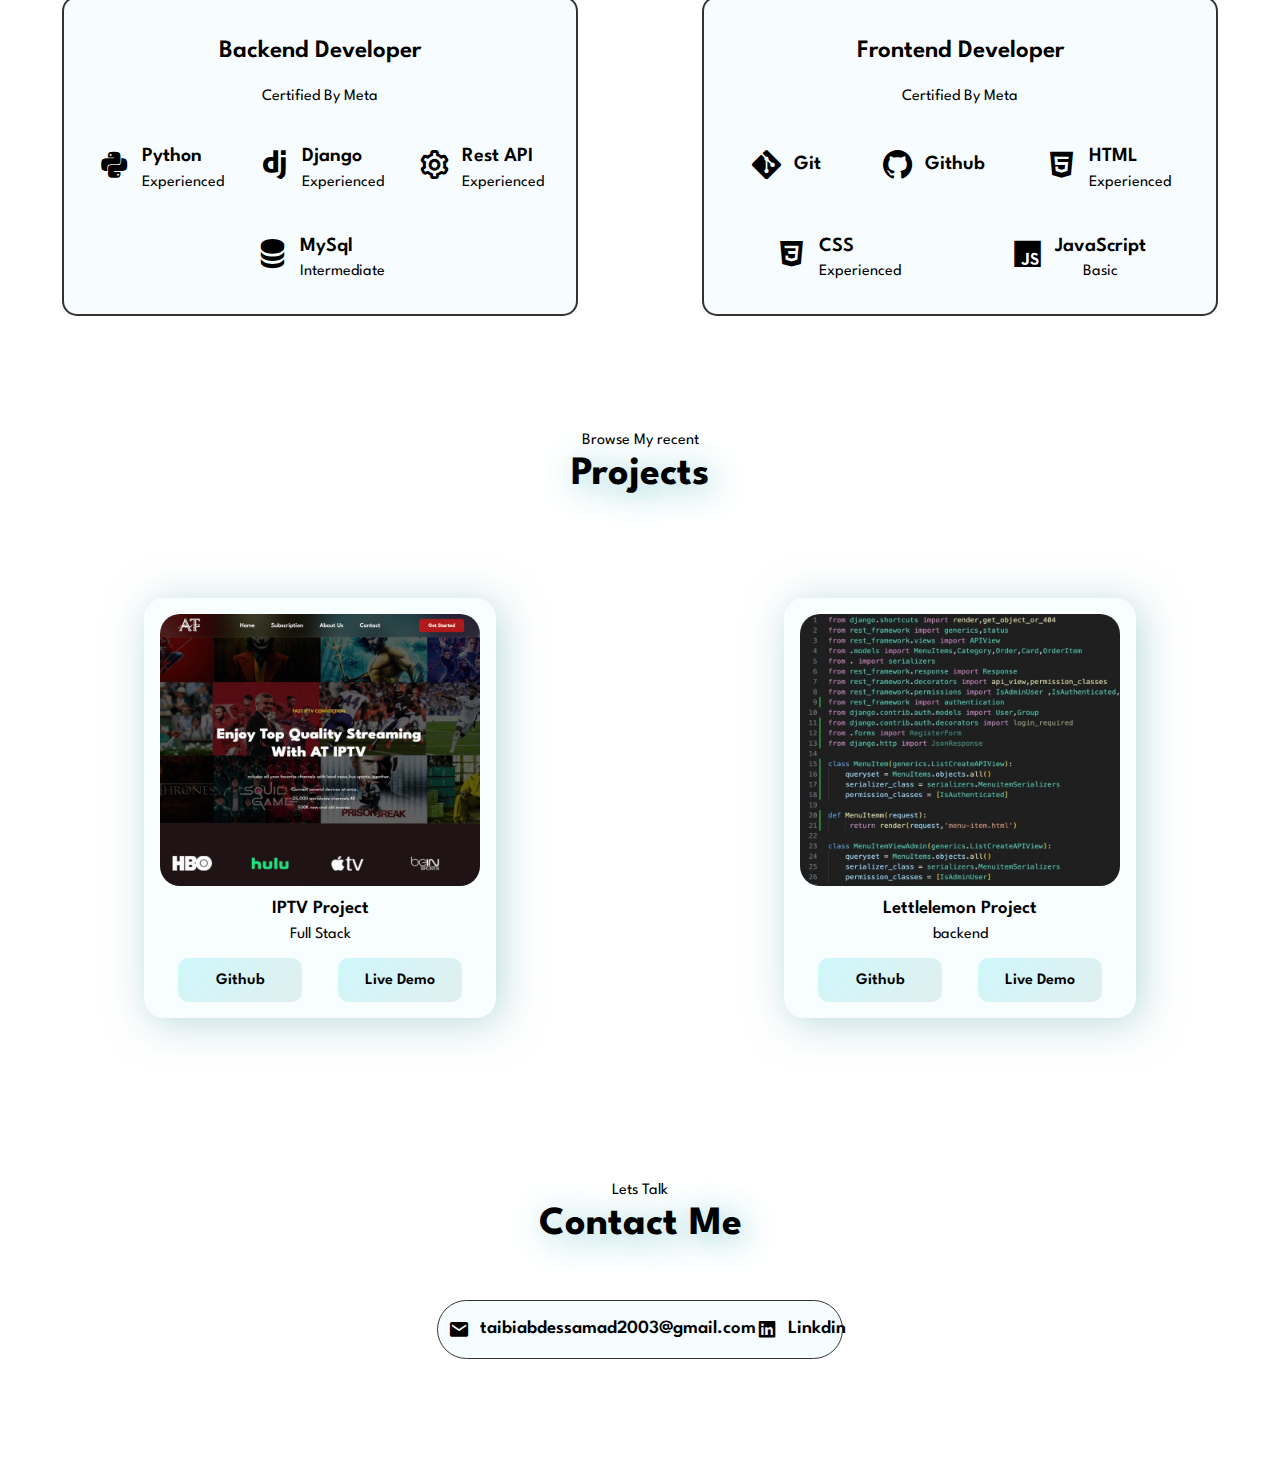
==== commit 7d879678: "Update index.html" ====
--- a/index.html
+++ b/index.html
@@ -272,7 +272,7 @@
                 <h3>IPTV Project</h3>
                 <p>Full Stack</p>
                 <div style="display: flex; align-items: center; justify-content: space-around;">
-                        <a class="header-button btn-1" href="https://github.com/Abdessamadtaibi/IPTV.git">Github target="_blank" </a>
+                        <a class="header-button btn-1" href="https://github.com/Abdessamadtaibi/IPTV.git" target="_blank" >Github</a>
                         <a class="header-button btn-1" href="https://iptvplus.us/" target="_blank" >Live Demo</a>
                 </div>
             </div>
